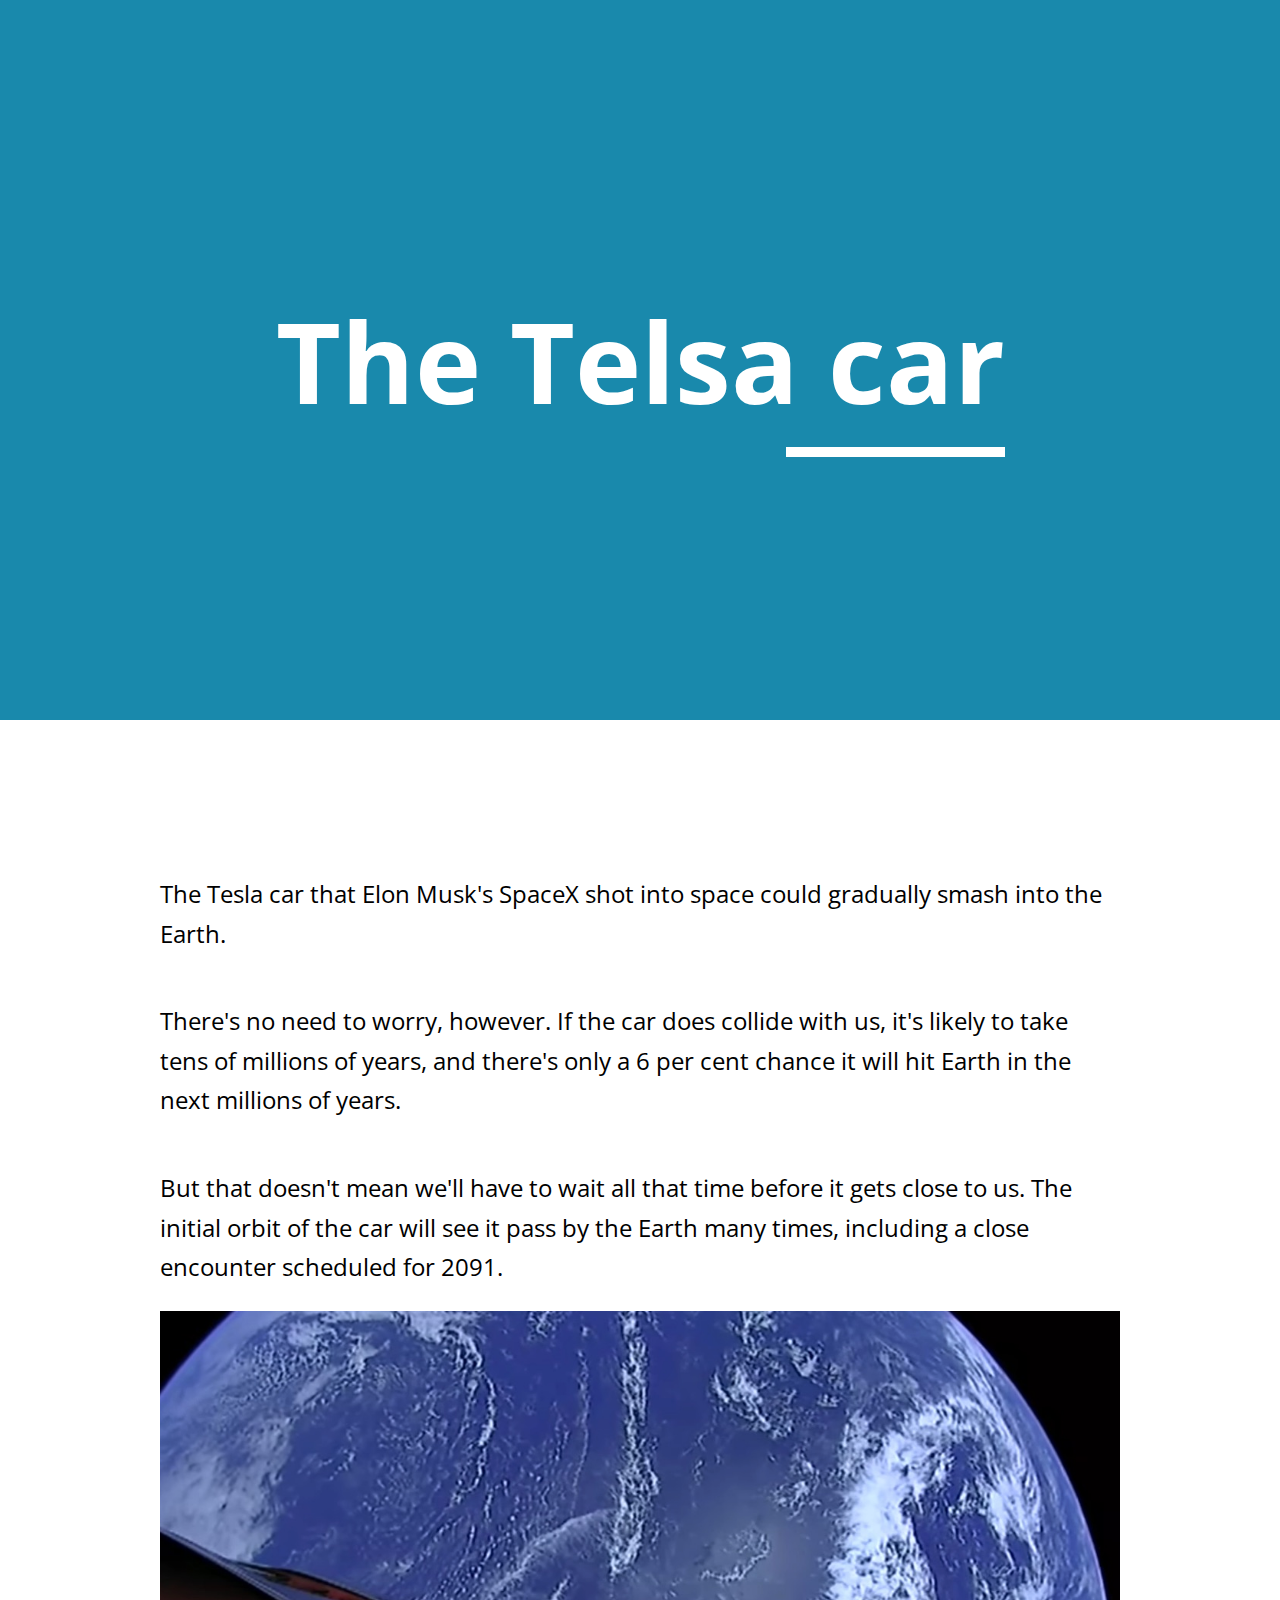
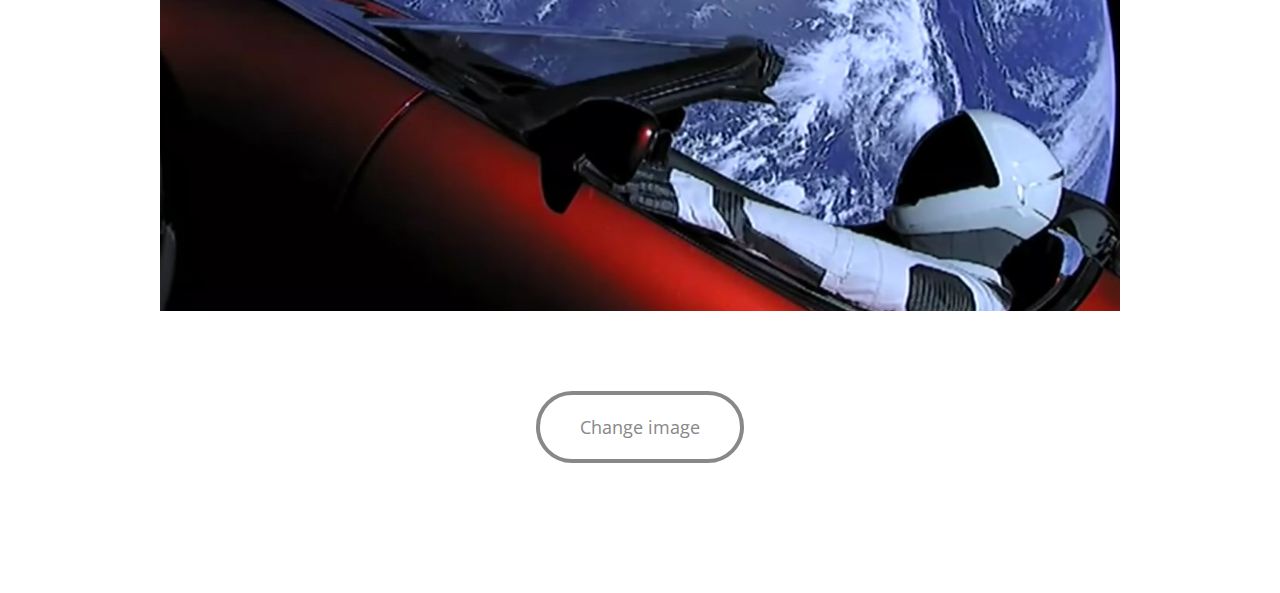
==== javascript/cours_01/exercice_class/index.html @ 3bc5c579 "Add files via upload" ====
<html>
<head>
	<meta charset="UTF-8">
	<title>Remédiation Javascript - 01</title>
	<link rel="stylesheet" href="css/style.css">

</head>
<body>

<header>
	<div class="container">
		<h1>The Telsa car</h1>
	</div> <!--end container-->
</header>
<main>
	<div class="container">
		<p>The Tesla car that Elon Musk's SpaceX shot into space could gradually smash into the Earth.</p>
		<p>There's no need to worry, however. If the car does collide with us, it's likely to take tens of millions of years, and there's only a 6 per cent chance it will hit Earth in the next millions of years.</p>
		<p>But that doesn't mean we'll have to wait all that time before it gets close to us. The initial orbit of the car will see it pass by the Earth many times, including a close encounter scheduled for 2091.</p>
		<div class="image-container image-container--01"></div>
		<button>Change image</button>
	</div> <!--end container-->
</main>

<script src="script/main.js"></script>
</body>
</html>
---- javascript/cours_01/exercice_class/css/style.css ----
/*Importe la police*/
@import url('https://fonts.googleapis.com/css?family=Open+Sans:400,600,700');

body {
	font-family: 'Open Sans', sans-serif;
	margin: 0;
}
header {
	background-color: #1989AC;
	display: flex;
	align-items: center;
	justify-content: center;
	height: 80vh;
}
header h1 {
	position: relative;
	display: inline-block;
	font-size: 7rem;
	font-style: 700;
	color: #fff;
}
header h1:after {
	position: absolute;
	content: '';
	display: inline-block;
	right: 0;
	bottom: -20px;
	height: 10px;
	width: 30%;
	background-color: #fff;
}
main {
	padding: 130px 0;
}
main .container {
	display: flex;
	flex-direction: row;
	flex-wrap: wrap;
	justify-content: center;
}
.container {
	max-width: 960px;
	margin: 0 auto;
	padding: 0 15px;
}
.image-container {
	width: 100%;
	height: 600px;
	
	margin-bottom: 80px;
}
.image-container--01 {
	background: url('../src/space_01.jpg') no-repeat;
	background-size: cover;
	background-position: center right;
}
.image-container--02 {
	background: url('../src/space_02.jpg') no-repeat;
	background-size: cover;
	background-position: center center;
}

button {
	display: inline-block;
	font-family: inherit;
	font-size: 18px;
	padding: 20px 40px;
	color: #888;
	background-color: white;
	cursor: pointer;
	border: 4px solid #888;
	border-radius: 150px;

	transition: .3s;
}

button:not(:last-of-type) {
	margin-bottom: 20px;
}

button:hover {
	border-color: black;
	color: black;
}
p {
	font-size: 1.5rem;
	line-height: 165%;
}
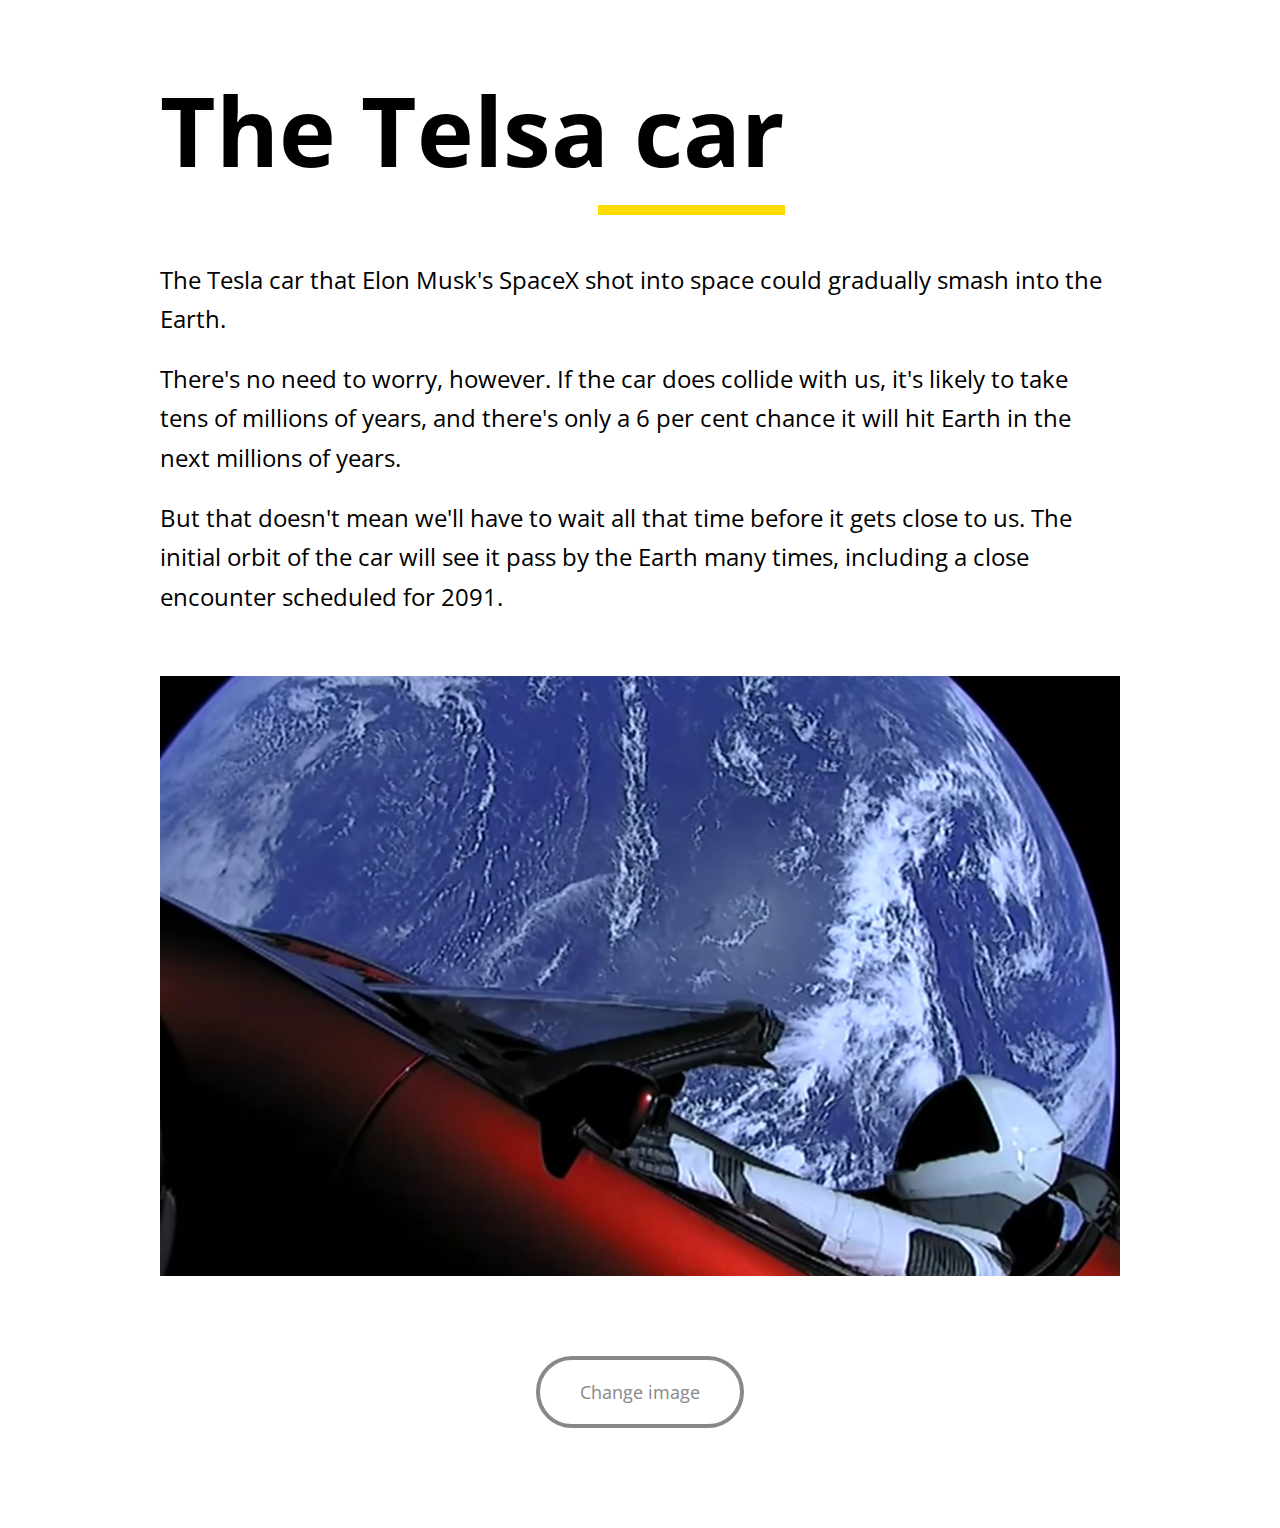
==== commit 307bcf14: "Uniformisation de la homepage avec l'exercice des class au niveau de l'html et du css. La base de tr" ====
--- a/javascript/cours_01/exercice_class/index.html
+++ b/javascript/cours_01/exercice_class/index.html
@@ -6,22 +6,18 @@
 
 </head>
 <body>
-
-<header>
 	<div class="container">
-		<h1>The Telsa car</h1>
+		<header>
+			<h1>The Telsa car</h1>
+		</header>
+		<main>
+			<p>The Tesla car that Elon Musk's SpaceX shot into space could gradually smash into the Earth.</p>
+			<p>There's no need to worry, however. If the car does collide with us, it's likely to take tens of millions of years, and there's only a 6 per cent chance it will hit Earth in the next millions of years.</p>
+			<p>But that doesn't mean we'll have to wait all that time before it gets close to us. The initial orbit of the car will see it pass by the Earth many times, including a close encounter scheduled for 2091.</p>
+			<div class="image-container image-container--01"></div>
+			<button>Change image</button>
+		</main>
 	</div> <!--end container-->
-</header>
-<main>
-	<div class="container">
-		<p>The Tesla car that Elon Musk's SpaceX shot into space could gradually smash into the Earth.</p>
-		<p>There's no need to worry, however. If the car does collide with us, it's likely to take tens of millions of years, and there's only a 6 per cent chance it will hit Earth in the next millions of years.</p>
-		<p>But that doesn't mean we'll have to wait all that time before it gets close to us. The initial orbit of the car will see it pass by the Earth many times, including a close encounter scheduled for 2091.</p>
-		<div class="image-container image-container--01"></div>
-		<button>Change image</button>
-	</div> <!--end container-->
-</main>
-
 <script src="script/main.js"></script>
 </body>
 </html>--- a/javascript/cours_01/exercice_class/css/style.css
+++ b/javascript/cours_01/exercice_class/css/style.css
@@ -5,19 +5,12 @@
 	font-family: 'Open Sans', sans-serif;
 	margin: 0;
 }
-header {
-	background-color: #1989AC;
-	display: flex;
-	align-items: center;
-	justify-content: center;
-	height: 80vh;
-}
 header h1 {
 	position: relative;
 	display: inline-block;
-	font-size: 7rem;
-	font-style: 700;
-	color: #fff;
+	font-size: 6rem;
+	font-weight: 700;
+	color: #000;
 }
 header h1:after {
 	position: absolute;
@@ -27,16 +20,11 @@
 	bottom: -20px;
 	height: 10px;
 	width: 30%;
-	background-color: #fff;
+	background-color: #FFDC00;
 }
 main {
-	padding: 130px 0;
-}
-main .container {
-	display: flex;
-	flex-direction: row;
-	flex-wrap: wrap;
-	justify-content: center;
+	padding-bottom: 100px;
+	text-align: center;
 }
 .container {
 	max-width: 960px;
@@ -46,7 +34,7 @@
 .image-container {
 	width: 100%;
 	height: 600px;
-	
+	margin-top: 60px;
 	margin-bottom: 80px;
 }
 .image-container--01 {
@@ -59,7 +47,6 @@
 	background-size: cover;
 	background-position: center center;
 }
-
 button {
 	display: inline-block;
 	font-family: inherit;
@@ -85,4 +72,7 @@
 p {
 	font-size: 1.5rem;
 	line-height: 165%;
-}+	margin: 0;
+	margin-bottom: 20px;
+	text-align: left;
+}
